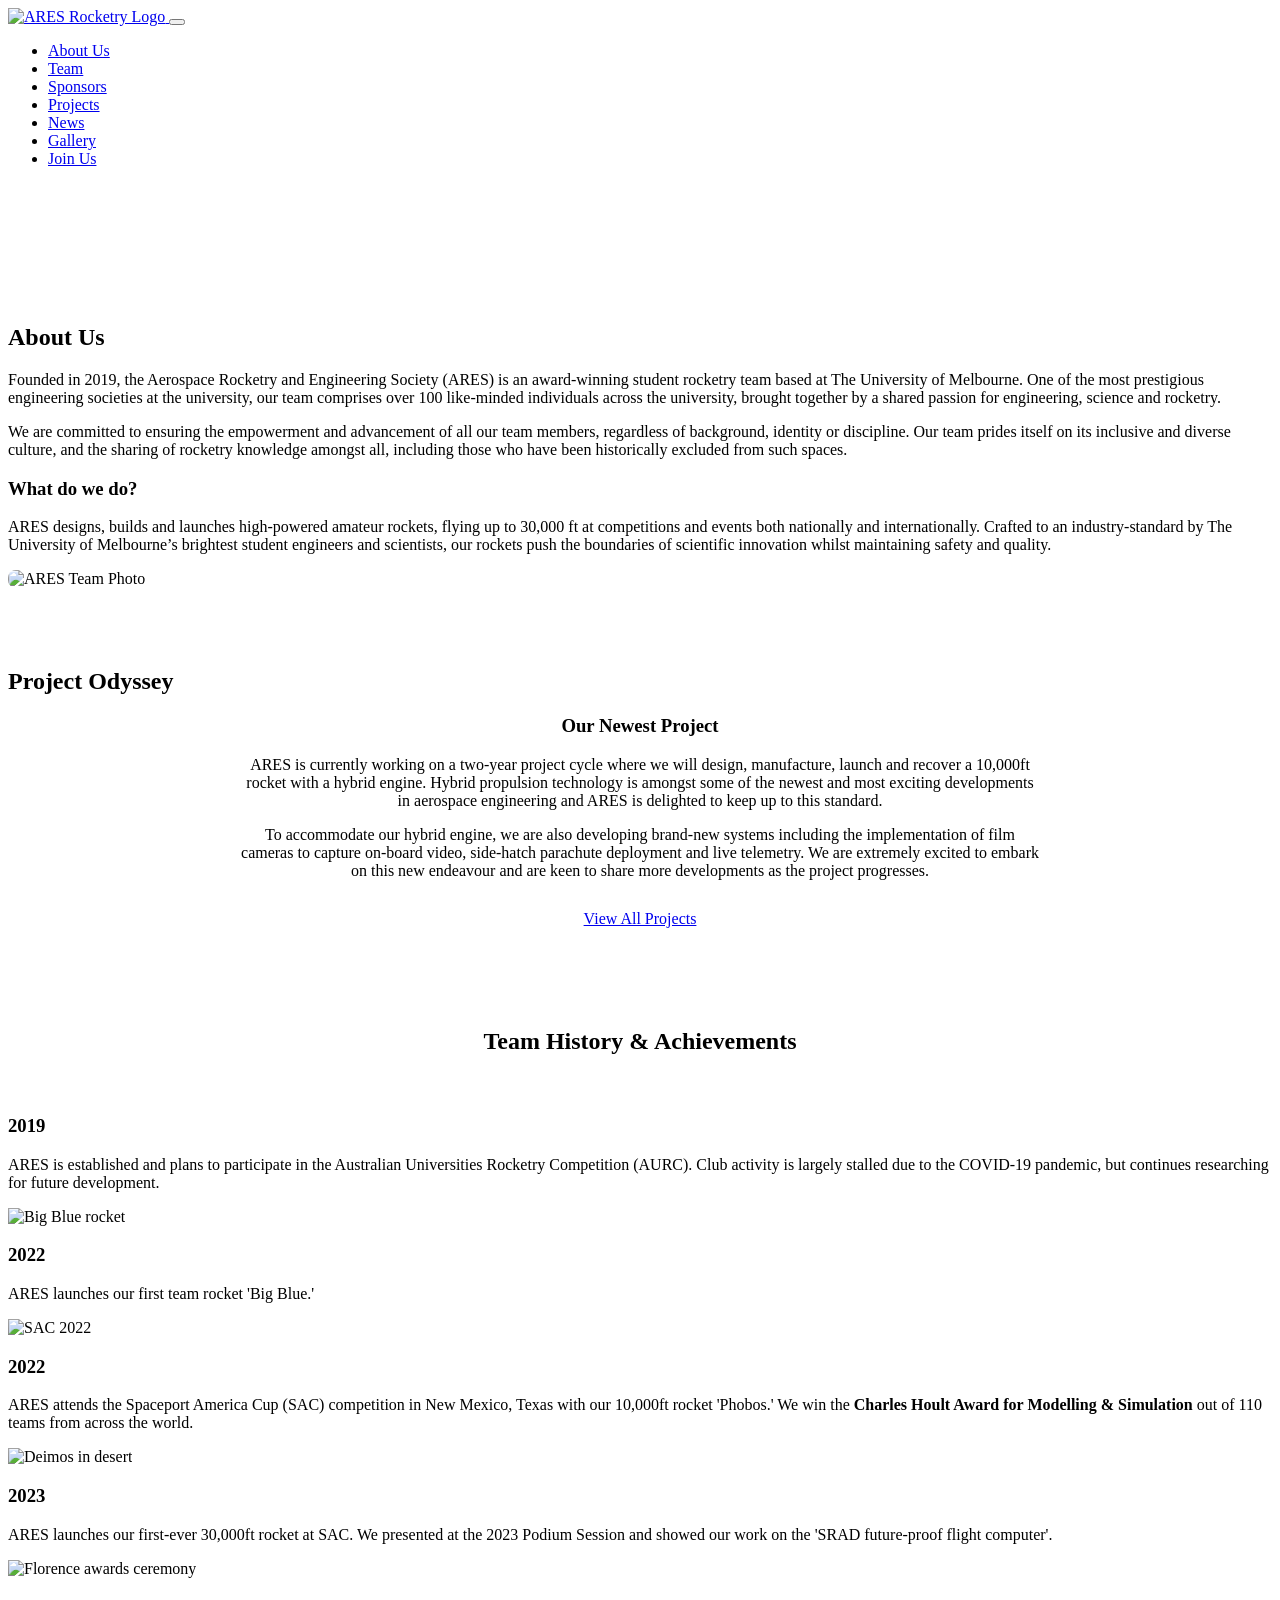
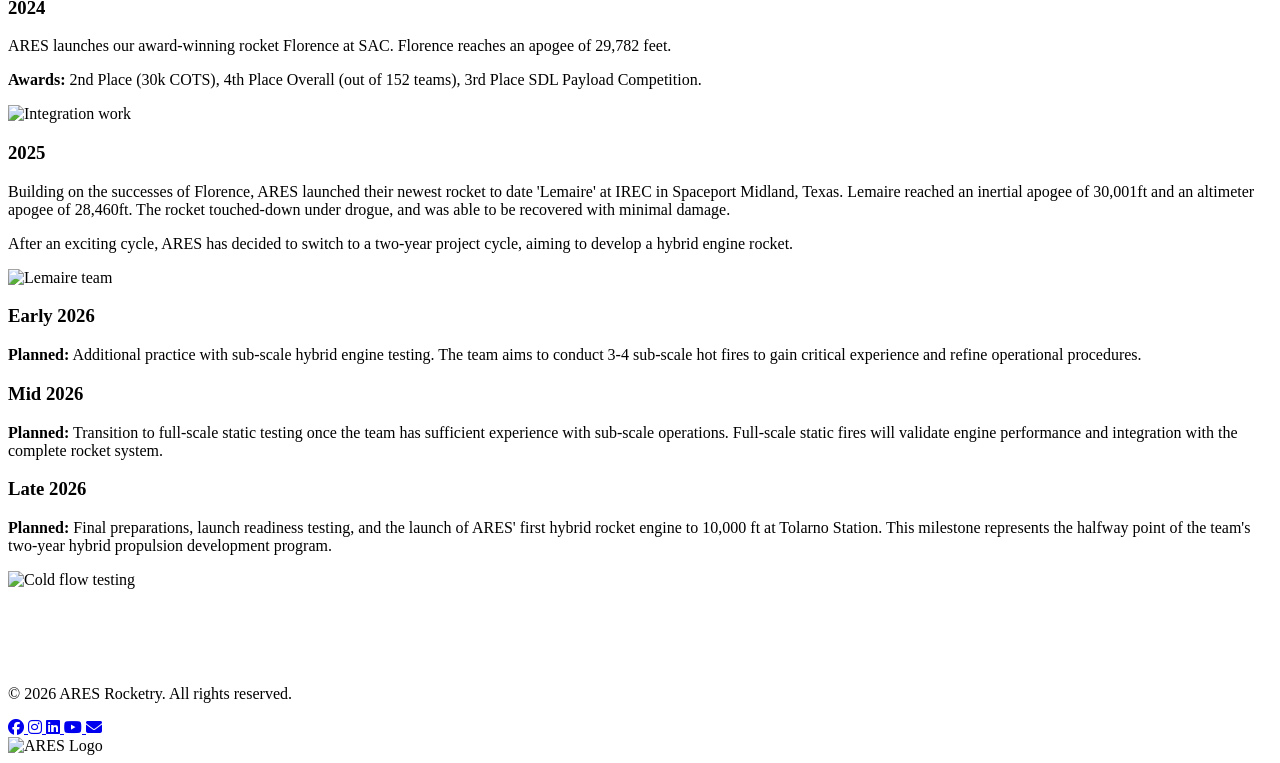
==== about/index.html @ 0b956508 "restructuring to remove .html from urls" ====
<!DOCTYPE html>
<html lang="en">

<head>
    <meta charset="UTF-8">
    <meta name="viewport" content="width=device-width, initial-scale=1.0">
    <title>About Us | ARES Rocketry</title>
    <meta name="description" content="Learn more about ARES Rocketry, our mission, and our achievements.">
    <!-- Google Fonts -->
    <link rel="preconnect" href="https://fonts.googleapis.com">
    <link rel="preconnect" href="https://fonts.gstatic.com" crossorigin>
    <link
        href="https://fonts.googleapis.com/css2?family=Fraunces:opsz,wght@9..144,300;400;600;700&family=Source+Sans+Pro:wght@300;400;600;700&display=swap"
        rel="stylesheet">
    <link rel="stylesheet" href="../styles.css">
    <link rel="stylesheet" href="https://cdnjs.cloudflare.com/ajax/libs/font-awesome/6.5.1/css/all.min.css"
        crossorigin="anonymous" referrerpolicy="no-referrer">
    <link rel="icon" href="../assets/ares-logo.png" type="image/png">
</head>

<body>

    <!-- Navigation -->
    <header class="header">
        <div class="header__container">
            <a href="../index.html" class="logo">
                <img src="../assets/ares-logo.png" alt="ARES Rocketry Logo" class="logo__img">
            </a>

            <button class="nav-toggle" aria-label="Toggle navigation"><span class="hamburger"></span></button>
            <nav class="nav">
                <ul class="nav__list">
                    <li class="nav__item"><a href="../about/" class="nav__link active">About Us</a></li>
                    <li class="nav__item"><a href="../team/" class="nav__link">Team</a></li>
                    <li class="nav__item"><a href="../sponsors/" class="nav__link">Sponsors</a></li>
                    <li class="nav__item"><a href="../projects/" class="nav__link">Projects</a></li>
                    <li class="nav__item"><a href="../news/" class="nav__link">News</a></li>
                    <li class="nav__item"><a href="../gallery/" class="nav__link">Gallery</a></li>
                    <li class="nav__item"><a href="../join/" class="nav__link btn btn--primary">Join Us</a></li>
                </ul>
            </nav>
        </div>
    </header>

    <main>
        <section class="section about" style="padding-top: 120px;">
            <div class="container">
                <div class="about__grid">
                    <div class="about__content">
                        <h2 class="section__title">About Us</h2>
                        <p>
                            Founded in 2019, the Aerospace Rocketry and Engineering Society (ARES) is an award-winning
                            student rocketry team based at The University of Melbourne. One of the most prestigious
                            engineering societies at the university, our team comprises over 100 like-minded individuals
                            across the university, brought together by a shared passion for engineering, science and
                            rocketry.
                        </p>
                        <p>
                            We are committed to ensuring the empowerment and advancement of all our team members,
                            regardless of background, identity or discipline. Our team prides itself on its inclusive
                            and diverse culture, and the sharing of rocketry knowledge amongst all, including those who
                            have been historically excluded from such spaces.
                        </p>

                        <h3>What do we do?</h3>
                        <p>
                            ARES designs, builds and launches high-powered amateur rockets, flying up to 30,000 ft at
                            competitions and events both nationally and internationally. Crafted to an industry-standard
                            by The University of Melbourne’s brightest student engineers and scientists, our rockets
                            push the boundaries of scientific innovation whilst maintaining safety and quality.
                        </p>
                    </div>
                    <div class="about__visual">
                        <img src="../assets/thumbnails/Teams Photos/LemaireTeam_large.JPG" alt="ARES Team Photo"
                            style="width: 100%; height: auto; border-radius: 8px;">
                    </div>
                </div>

                <div style="margin-top: 80px;">
                    <h2 class="section__title">Project Odyssey</h2>
                    <div class="card glass-card" style="text-align: center; max-width: 800px; margin: 0 auto;">
                        <h3>Our Newest Project</h3>
                        <p>
                            ARES is currently working on a two-year project cycle where we will design, manufacture,
                            launch and recover a 10,000ft rocket with a hybrid engine. Hybrid propulsion technology is
                            amongst some of the newest and most exciting developments in aerospace engineering and ARES
                            is delighted to keep up to this standard.
                        </p>
                        <p>
                            To accommodate our hybrid engine, we are also developing brand-new systems including the
                            implementation of film cameras to capture on-board video, side-hatch parachute deployment
                            and live telemetry. We are extremely excited to embark on this new endeavour and are keen to
                            share more developments as the project progresses.
                        </p>
                        <div style="margin-top: 30px;">
                            <a href="../projects/" class="btn btn--primary">View All Projects</a>
                        </div>
                    </div>
                </div>
            </div>
        </section>

        <!-- Team History Timeline Section (Migrated) -->
        <section class="section" style="background: var(--color-white); padding: 80px 0;">
            <div class="container">
                <h2 class="section__title" style="text-align: center; margin-bottom: 60px;">Team History & Achievements
                </h2>

                <div class="history-timeline-container">
                    <div class="history-timeline-entry left animate-on-scroll">
                        <div class="history-content">
                            <h3>2019</h3>
                            <p>ARES is established and plans to participate in the Australian Universities Rocketry
                                Competition (AURC). Club activity is largely stalled due to the COVID-19 pandemic, but
                                continues researching for future development.</p>
                        </div>
                    </div>
                    <div class="timeline-image right animate-on-scroll">
                        <img src="../assets/thumbnails/bigBlueLaunch.jpg" alt="Big Blue rocket">
                    </div>
                    <div class="history-timeline-entry right animate-on-scroll">
                        <div class="history-content">
                            <h3>2022</h3>
                            <p>ARES launches our first team rocket 'Big Blue.'</p>
                        </div>
                    </div>
                    <div class="timeline-image left animate-on-scroll">
                        <img src="../assets/thumbnails/SAC22.JPG" alt="SAC 2022">
                    </div>
                    <div class="history-timeline-entry left animate-on-scroll">
                        <div class="history-content">
                            <h3>2022</h3>
                            <p>ARES attends the Spaceport America Cup (SAC) competition in New Mexico, Texas with our
                                10,000ft rocket 'Phobos.' We win the <strong>Charles Hoult Award for Modelling &
                                    Simulation</strong> out of 110 teams from across the world.</p>
                        </div>
                    </div>
                    <div class="timeline-image right animate-on-scroll">
                        <img src="../assets/thumbnails/Deimos/Deimos_dessert.jpeg" alt="Deimos in desert">
                    </div>
                    <div class="history-timeline-entry right animate-on-scroll">
                        <div class="history-content">
                            <h3>2023</h3>
                            <p>ARES launches our first-ever 30,000ft rocket at SAC. We presented at the 2023 Podium
                                Session and showed our work on the 'SRAD future-proof flight computer'.</p>
                        </div>
                    </div>
                    <div class="timeline-image left animate-on-scroll">
                        <img src="../assets/thumbnails/florence_awards.jpeg" alt="Florence awards ceremony">
                    </div>
                    <div class="history-timeline-entry left animate-on-scroll">
                        <div class="history-content">
                            <h3>2024</h3>
                            <p>ARES launches our award-winning rocket Florence at SAC. Florence reaches an apogee of
                                29,782 feet.</p>
                            <p><strong>Awards:</strong> 2nd Place (30k COTS), 4th Place Overall (out of 152 teams), 3rd
                                Place SDL Payload Competition.</p>
                        </div>
                    </div>
                    <div class="timeline-image right animate-on-scroll">
                        <img src="../assets/thumbnails/lemaire_launch_team.JPG" alt="Integration work">
                    </div>
                    <div class="history-timeline-entry right animate-on-scroll">
                        <div class="history-content">
                            <h3>2025</h3>
                            <p>Building on the successes of Florence, ARES launched their newest rocket to date
                                'Lemaire' at IREC in Spaceport Midland, Texas. Lemaire reached an inertial apogee of
                                30,001ft and an altimeter apogee of 28,460ft. The rocket touched-down under drogue, and
                                was able to be recovered with minimal damage.</p>
                            <p>After an exciting cycle, ARES has decided to switch to a two-year project cycle, aiming
                                to develop a hybrid engine rocket.</p>
                        </div>
                    </div>
                    <div class="timeline-image left animate-on-scroll">
                        <img src="../assets/thumbnails/launch.jpeg" alt="Lemaire team">
                    </div>

                    <!-- Future Events -->
                    <div class="history-timeline-entry left future animate-on-scroll">
                        <div class="history-content">
                            <h3>Early 2026</h3>
                            <p><strong>Planned:</strong> Additional practice with sub-scale hybrid engine testing. The
                                team aims to conduct 3-4 sub-scale hot fires to gain critical experience and refine
                                operational procedures.</p>
                        </div>
                    </div>
                    <div class="history-timeline-entry right future animate-on-scroll">
                        <div class="history-content">
                            <h3>Mid 2026</h3>
                            <p><strong>Planned:</strong> Transition to full-scale static testing once the team has
                                sufficient experience with sub-scale operations. Full-scale static fires will validate
                                engine performance and integration with the complete rocket system.</p>
                        </div>
                    </div>
                    <div class="history-timeline-entry left future animate-on-scroll">
                        <div class="history-content">
                            <h3>Late 2026</h3>
                            <p><strong>Planned:</strong> Final preparations, launch readiness testing, and the launch of
                                ARES' first hybrid rocket engine to 10,000 ft at
                                Tolarno Station. This milestone represents the halfway point of the team's two-year
                                hybrid
                                propulsion development program.</p>
                        </div>
                    </div>
                    <div class="timeline-image right animate-on-scroll">
                        <img src="../assets/thumbnails/Payload/payload_2.jpg" alt="Cold flow testing">
                    </div>
                </div>
            </div>
        </section>
    </main>

    <footer class="footer">
        <div class="container footer__container">
            <div class="footer__copyright">
                <p>
                    &copy;
                    <script>document.write(new Date().getFullYear())</script>
                    ARES Rocketry. All rights reserved.
                </p>
            </div>

            <div class="footer__socials">
                <a href="https://www.facebook.com/unimelbARES/" target="_blank" rel="noopener" aria-label="Facebook">
                    <i class="fab fa-facebook"></i>
                </a>
                <a href="https://www.instagram.com/aresunimelb/?hl=en" target="_blank" rel="noopener"
                    aria-label="Instagram">
                    <i class="fab fa-instagram"></i>
                </a>
                <a href="https://au.linkedin.com/company/aresunimelb" target="_blank" rel="noopener"
                    aria-label="LinkedIn">
                    <i class="fab fa-linkedin"></i>
                </a>
                <a href="https://www.youtube.com/channel/UCSasWA_I84a9hVrnzslJ3YQ" target="_blank" rel="noopener"
                    aria-label="YouTube">
                    <i class="fab fa-youtube"></i>
                </a>
                <a href="mailto:ares-rocketry@unimelb.edu.au" aria-label="Email">
                    <i class="fas fa-envelope"></i>
                </a>
            </div>

            <div class="footer__logo">
                <img src="../assets/ares-logo.png" alt="ARES Logo">
            </div>
        </div>
    </footer>
    <script src="../script.js"></script>
</body>

</html>
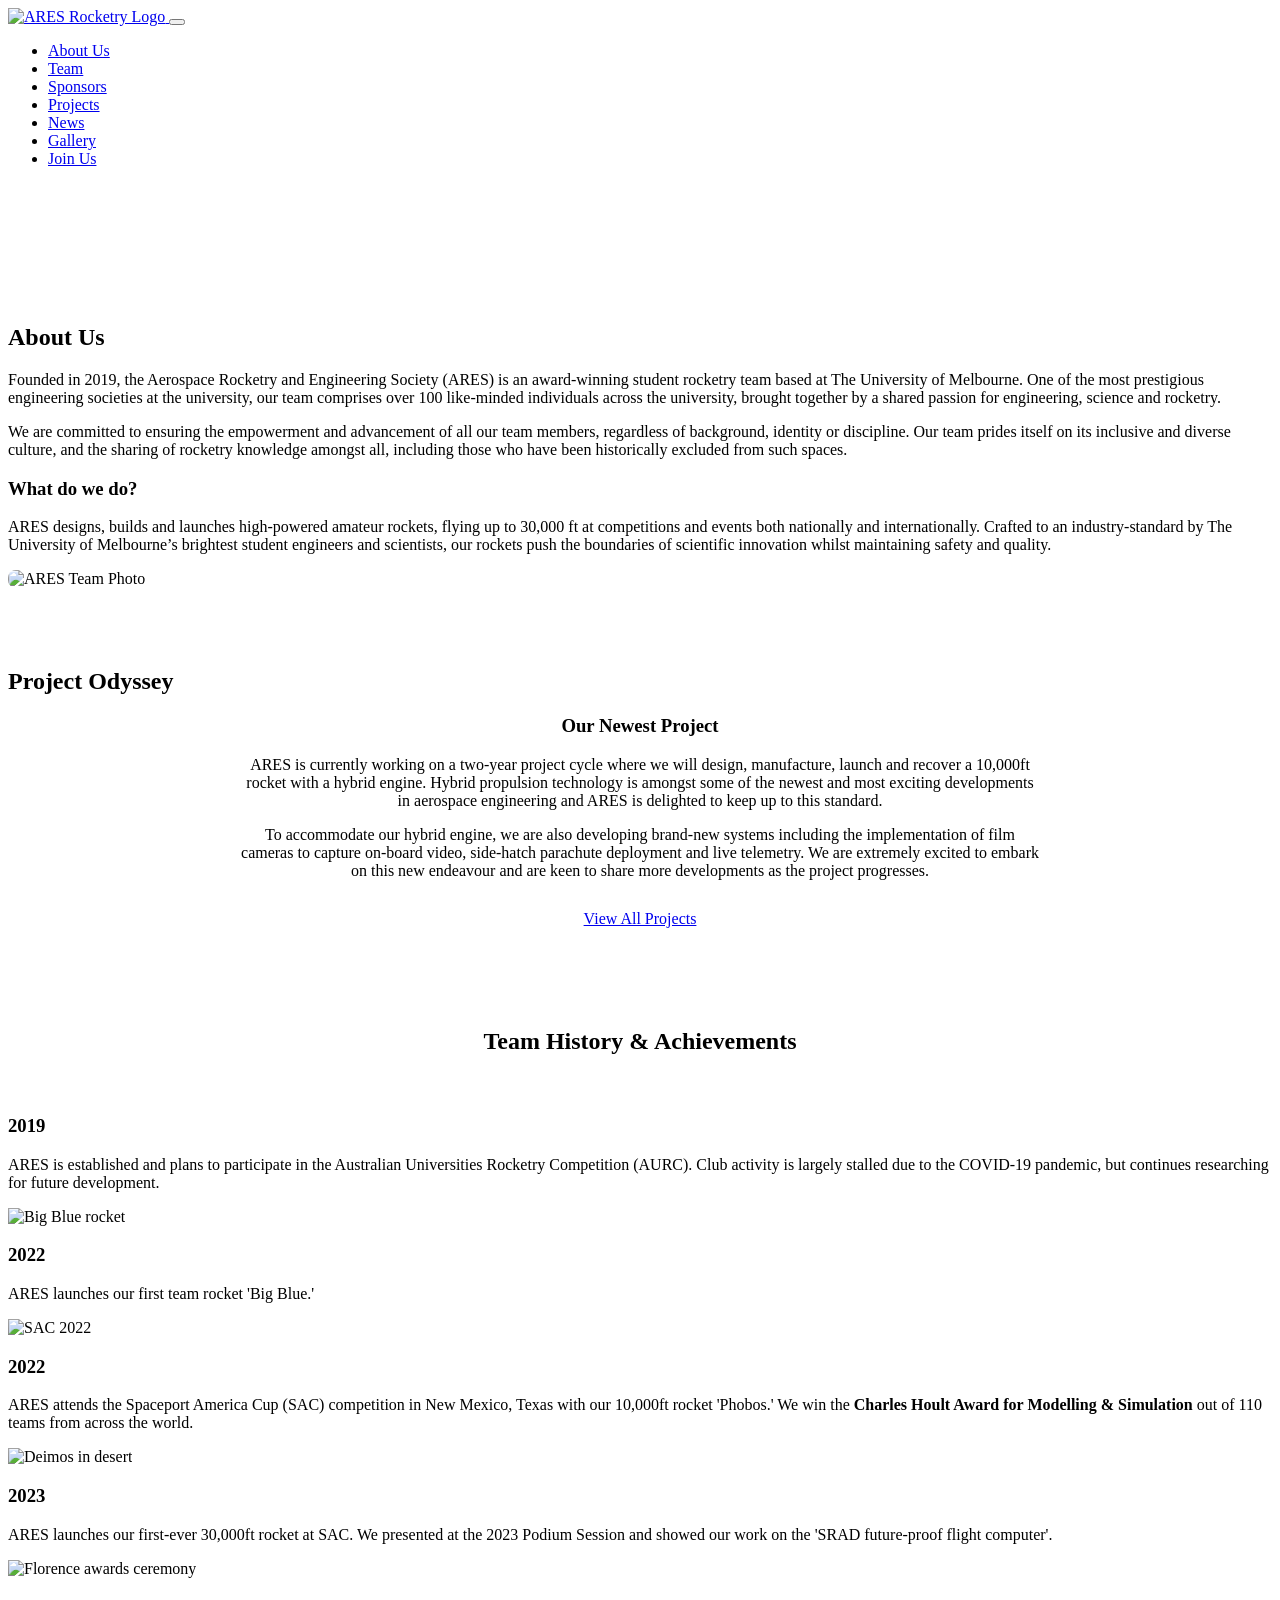
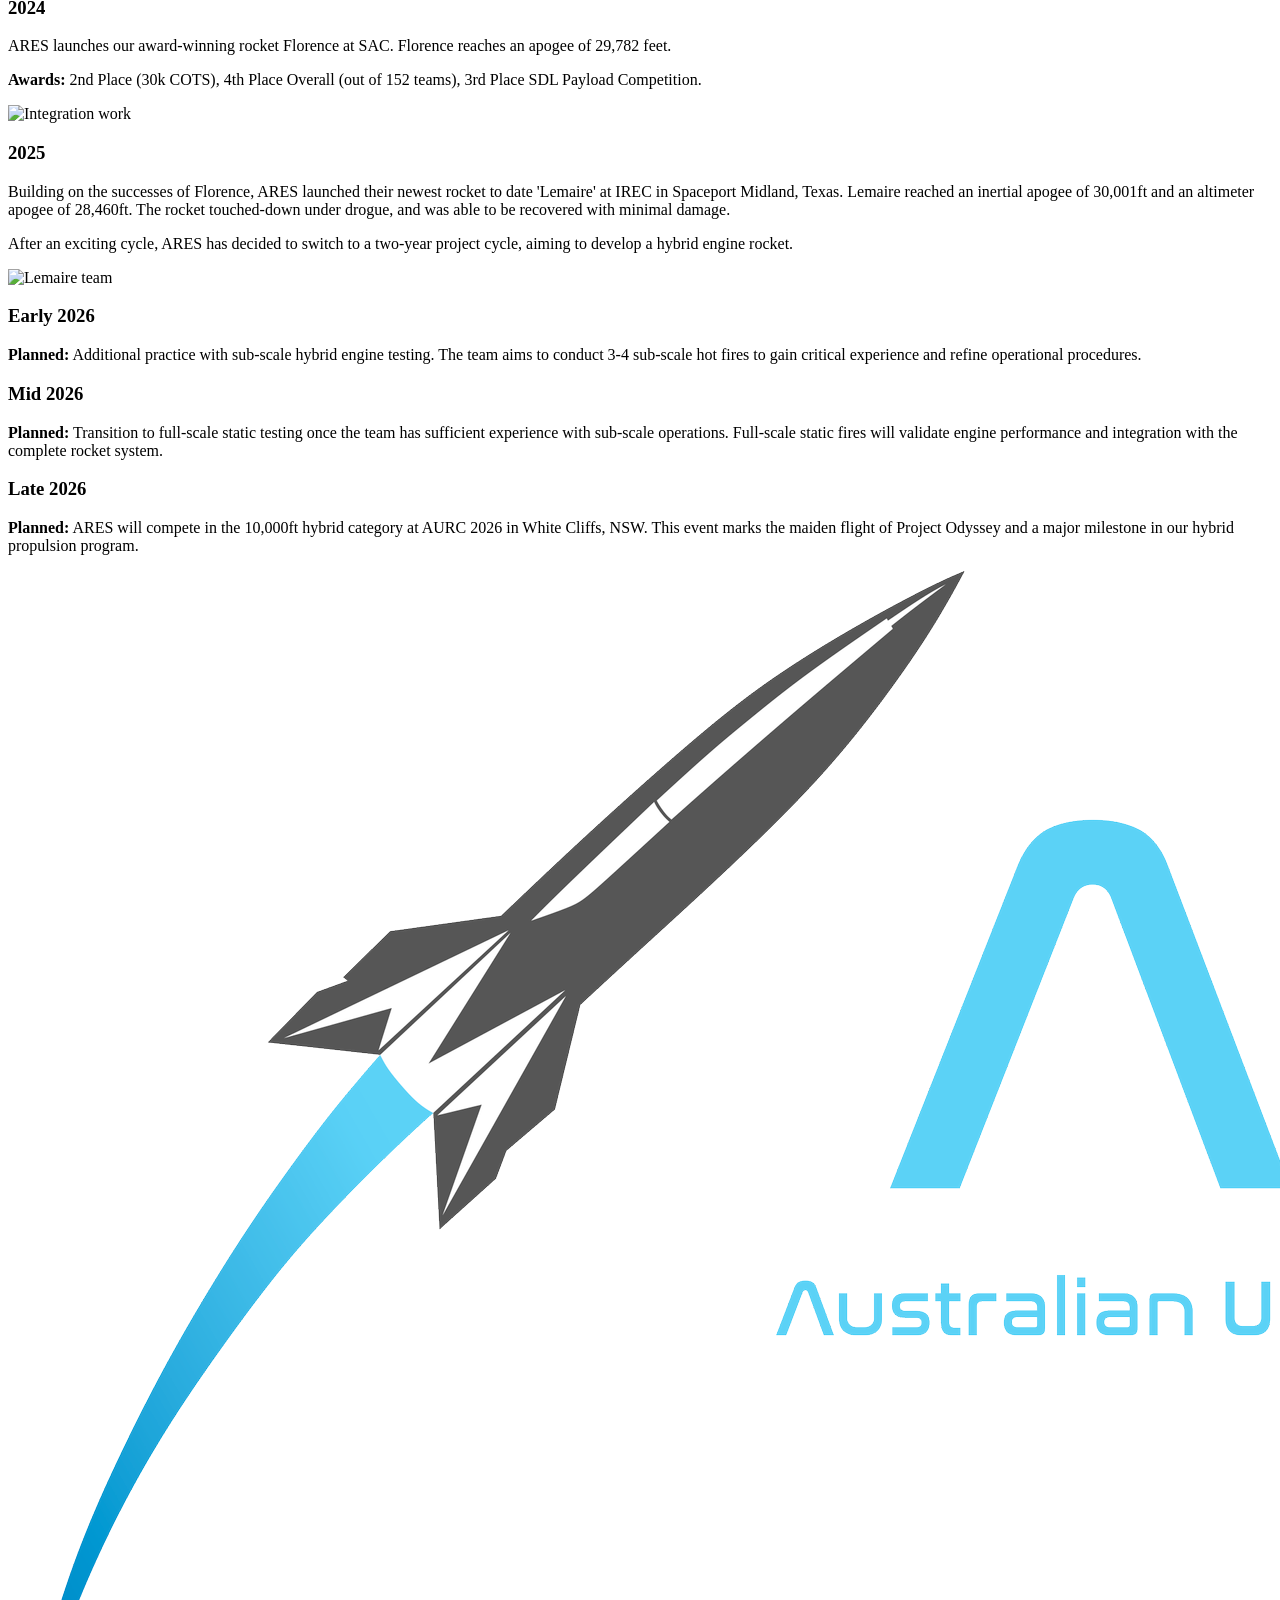
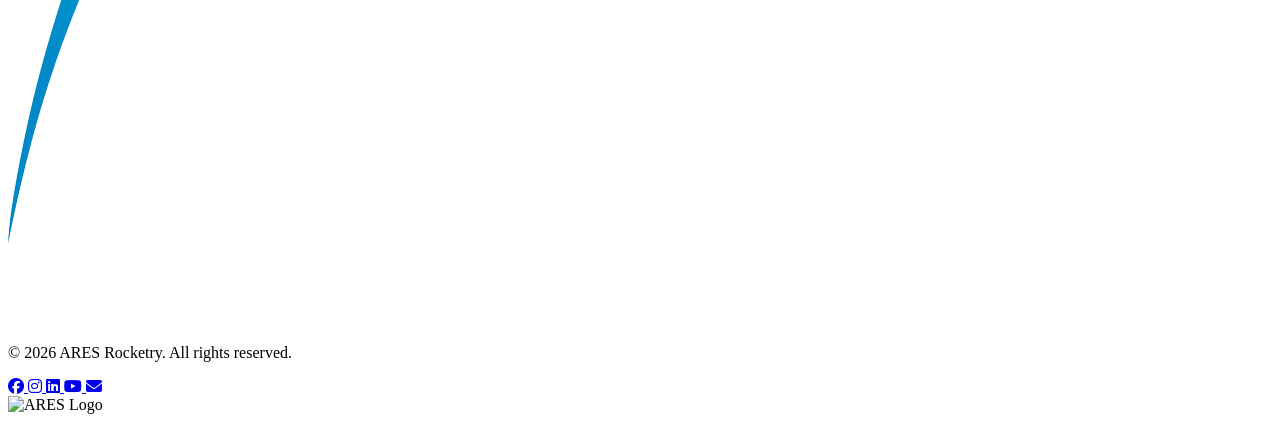
==== commit b8299f83: "updated news page" ====
--- a/about/index.html
+++ b/about/index.html
@@ -23,7 +23,7 @@
     <!-- Navigation -->
     <header class="header">
         <div class="header__container">
-            <a href="../index.html" class="logo">
+            <a href="/" class="logo">
                 <img src="../assets/ares-logo.png" alt="ARES Rocketry Logo" class="logo__img">
             </a>
 
@@ -195,15 +195,13 @@
                     <div class="history-timeline-entry left future animate-on-scroll">
                         <div class="history-content">
                             <h3>Late 2026</h3>
-                            <p><strong>Planned:</strong> Final preparations, launch readiness testing, and the launch of
-                                ARES' first hybrid rocket engine to 10,000 ft at
-                                Tolarno Station. This milestone represents the halfway point of the team's two-year
-                                hybrid
-                                propulsion development program.</p>
-                        </div>
-                    </div>
-                    <div class="timeline-image right animate-on-scroll">
-                        <img src="../assets/thumbnails/Payload/payload_2.jpg" alt="Cold flow testing">
+                            <p><strong>Planned:</strong> ARES will compete in the 10,000ft hybrid category at AURC 2026
+                                in White Cliffs, NSW. This event marks the maiden flight of Project Odyssey and a major
+                                milestone in our hybrid propulsion program.</p>
+                        </div>
+                    </div>
+                    <div class="timeline-image right animate-on-scroll">
+                        <img src="../assets/logos/AURClogo.png" alt="AURC Logo">
                     </div>
                 </div>
             </div>
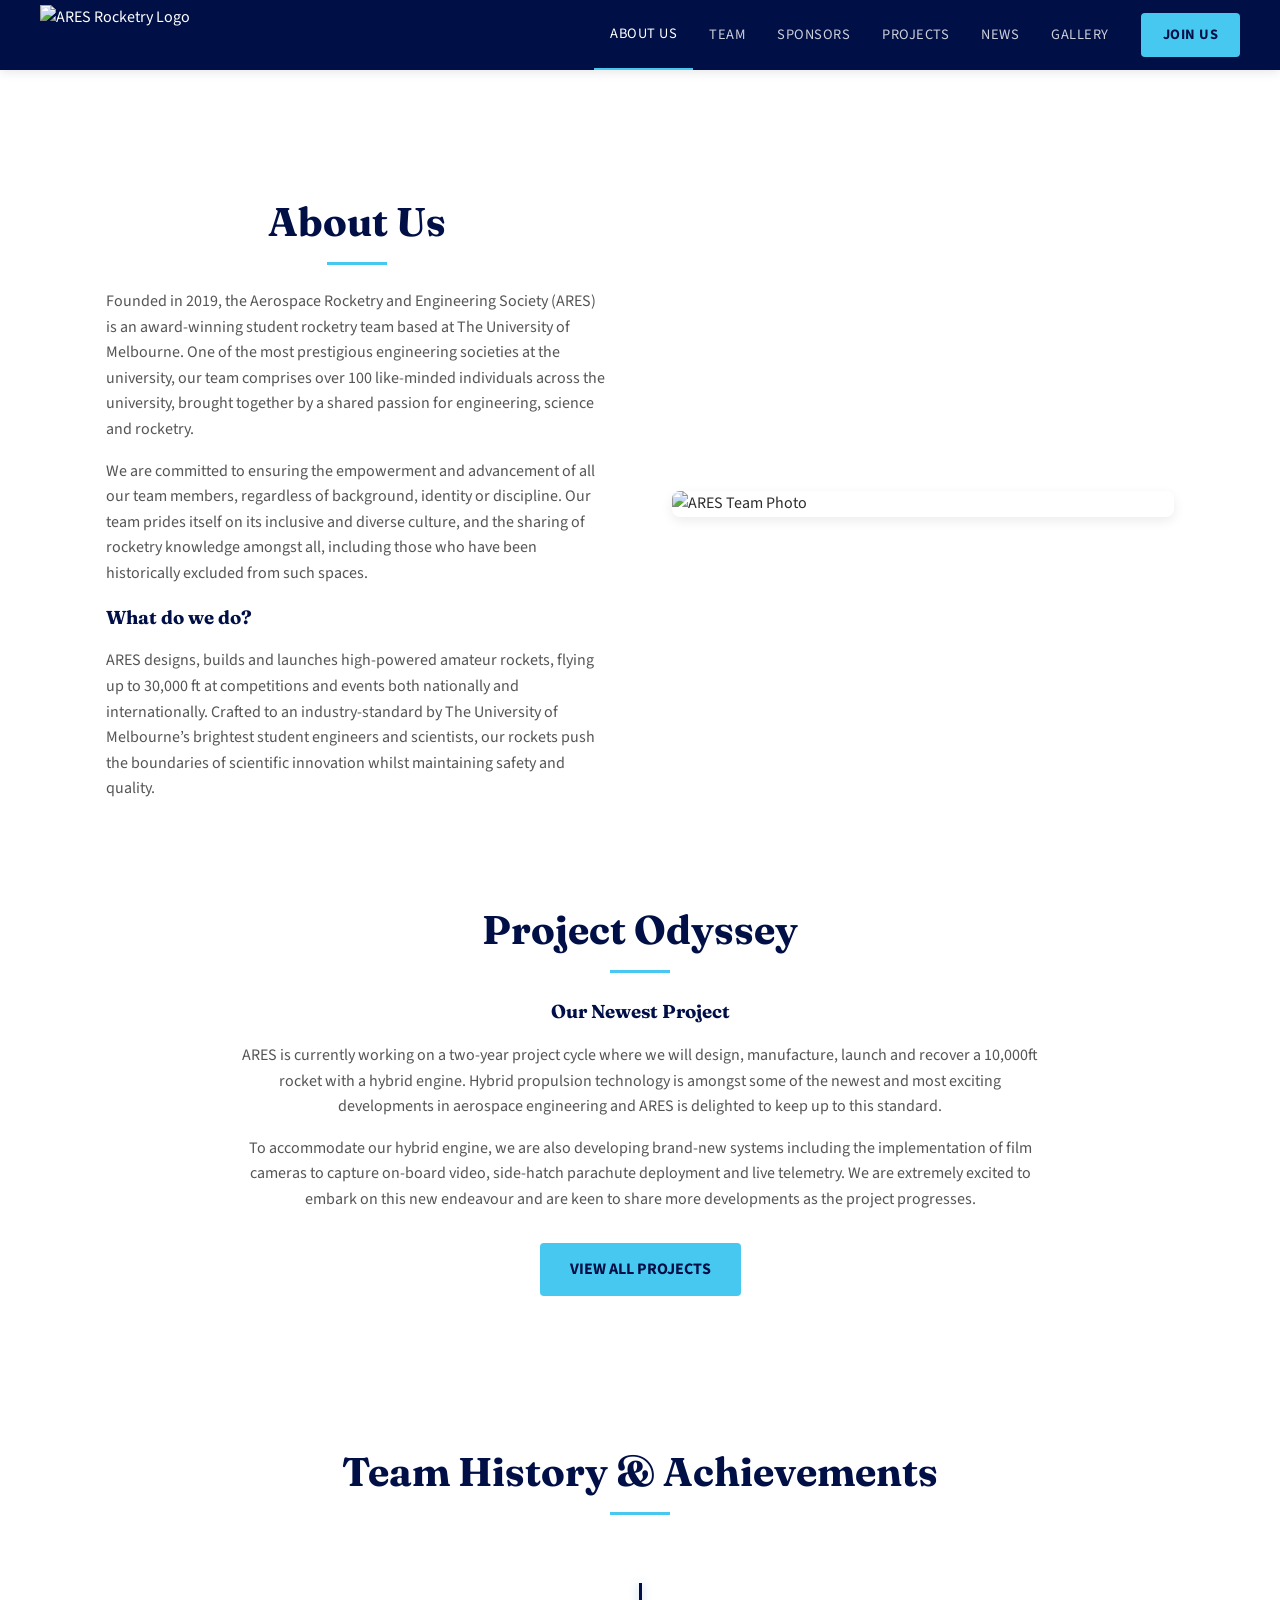
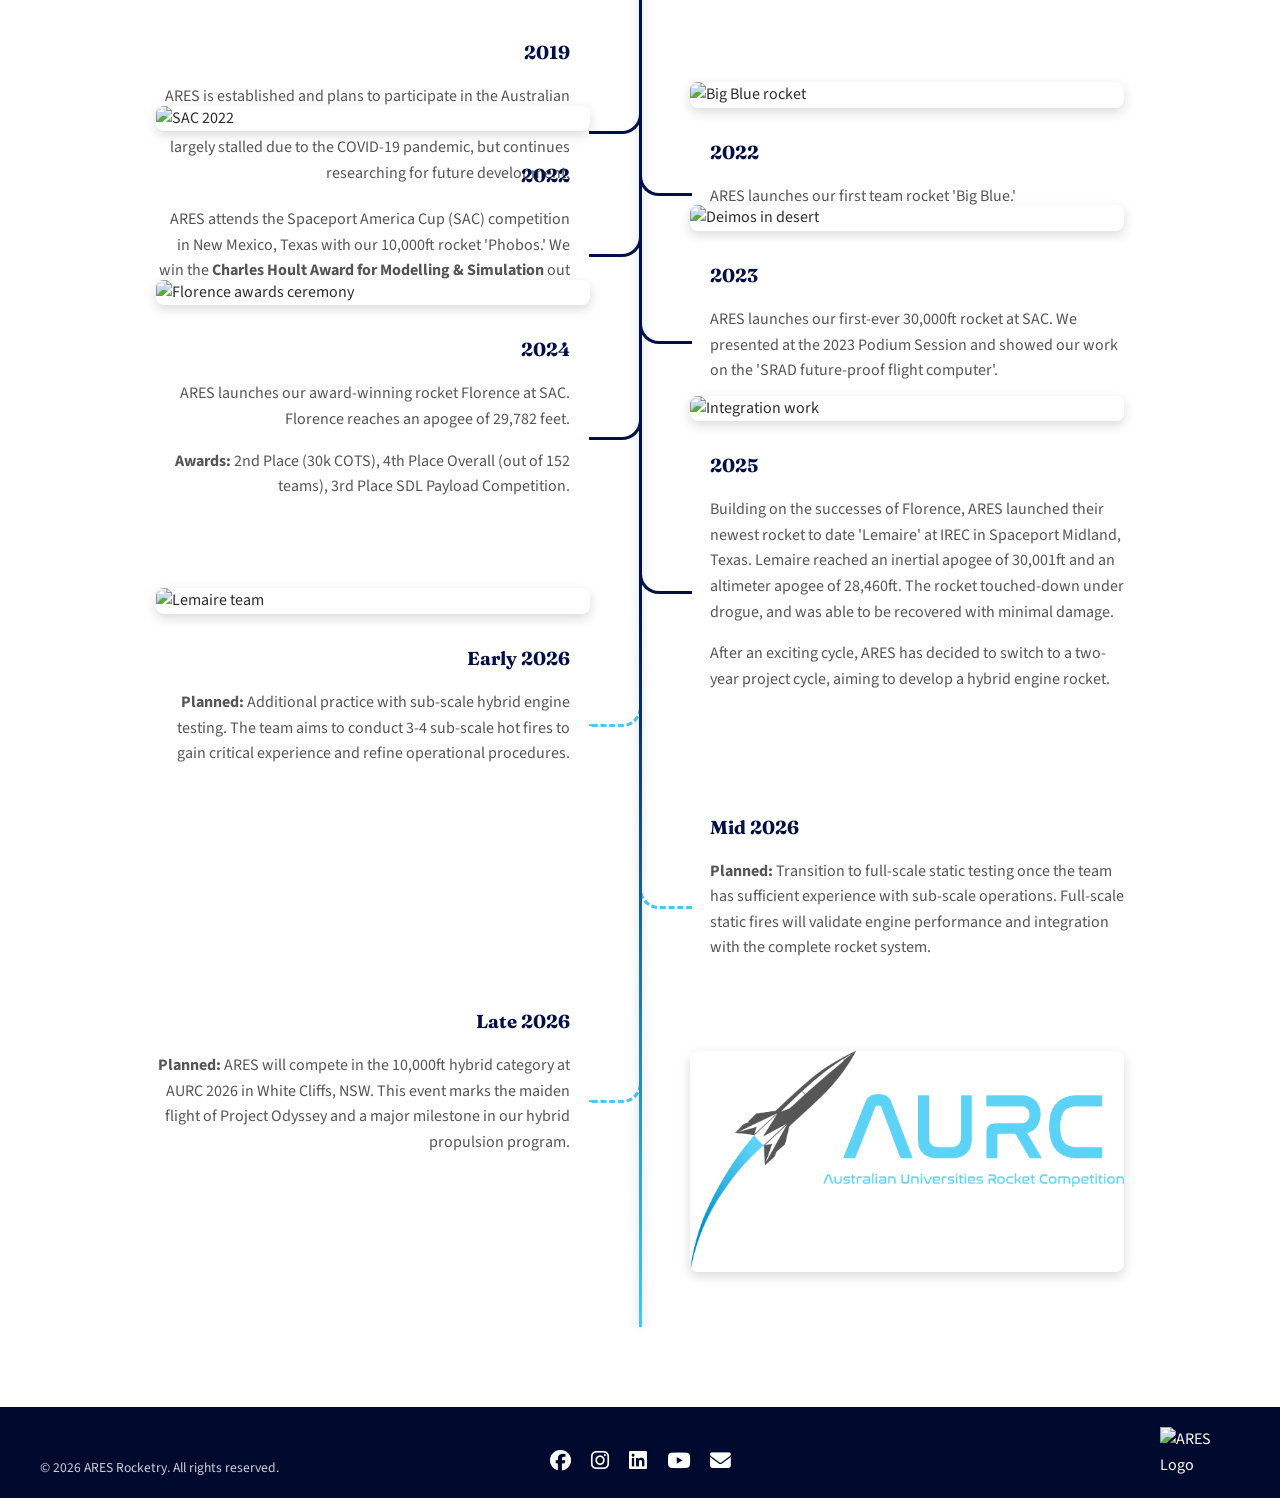
==== commit e1964a57: "added favicons" ====
--- a/about/index.html
+++ b/about/index.html
@@ -15,7 +15,7 @@
     <link rel="stylesheet" href="../styles.css">
     <link rel="stylesheet" href="https://cdnjs.cloudflare.com/ajax/libs/font-awesome/6.5.1/css/all.min.css"
         crossorigin="anonymous" referrerpolicy="no-referrer">
-    <link rel="icon" href="../assets/ares-logo.png" type="image/png">
+    <link rel="icon" href="../assets/logos/ARES LOGO-WHITE-BLUE.png" type="image/png">
 </head>
 
 <body>
--- a/styles.css
+++ b/styles.css
@@ -0,0 +1,1295 @@
+:root {
+    /* Colors - University of Melbourne ARES Theme */
+    --color-primary: #000f46;
+    /* Deep Navy */
+    --color-secondary: #46c8f0;
+    /* Light Cyan/Blue */
+    --color-white: #ffffff;
+    --color-bg-light: #f5f7fa;
+    --color-text-main: #2d2d2d;
+    --color-text-muted: #555555;
+
+    /* Typography */
+    --font-heading: 'Fraunces', serif;
+    --font-body: 'Source Sans Pro', sans-serif;
+
+    /* Spacing */
+    --spacing-sm: 8px;
+    --spacing-md: 16px;
+    --spacing-lg: 32px;
+    --spacing-xl: 64px;
+
+    /* Border Radius */
+    --radius-sm: 4px;
+    --radius-md: 8px;
+
+    /* Shadows */
+    --shadow-card: 0 4px 12px rgba(0, 0, 0, 0.08);
+    --shadow-hover: 0 8px 24px rgba(0, 0, 0, 0.12);
+}
+
+/* Reset & Global */
+* {
+    box-sizing: border-box;
+    margin: 0;
+    padding: 0;
+}
+
+html {
+    scroll-behavior: smooth;
+    height: 100%;
+}
+
+body {
+    font-family: var(--font-body);
+    background-color: var(--color-white);
+    color: var(--color-text-main);
+    line-height: 1.6;
+    overflow-x: hidden;
+    min-height: 100%;
+    display: flex;
+    flex-direction: column;
+}
+
+main {
+    flex: 1;
+}
+
+img {
+    max-width: 100%;
+    display: block;
+}
+
+a {
+    text-decoration: none;
+    color: inherit;
+    transition: color 0.2s ease;
+}
+
+ul {
+    list-style: none;
+}
+
+/* Typography */
+h1,
+h2,
+h3,
+h4,
+h5,
+h6 {
+    font-family: var(--font-heading);
+    font-weight: 700;
+    color: var(--color-primary);
+    margin-bottom: var(--spacing-md);
+}
+
+h1 {
+    font-size: 3.5rem;
+    line-height: 1.1;
+}
+
+h2 {
+    font-size: 2.5rem;
+    text-align: center;
+    position: relative;
+    padding-bottom: var(--spacing-sm);
+}
+
+h2::after {
+    content: '';
+    display: block;
+    width: 60px;
+    height: 3px;
+    background: var(--color-secondary);
+    margin: var(--spacing-sm) auto 0;
+}
+
+p {
+    margin-bottom: var(--spacing-md);
+    color: var(--color-text-muted);
+}
+
+/* Layout Utilities */
+.container {
+    width: 90%;
+    max-width: 1100px;
+    margin: 0 auto;
+    padding: 0 var(--spacing-md);
+}
+
+.section {
+    padding: var(--spacing-xl) 0;
+}
+
+.section:nth-child(even) {
+    background-color: var(--color-bg-light);
+}
+
+/* Header */
+.header {
+    position: sticky;
+    top: 0;
+    left: 0;
+    width: 100%;
+    z-index: 1000;
+    background: var(--color-primary);
+    color: var(--color-white);
+    box-shadow: 0 2px 10px rgba(0, 0, 0, 0.1);
+}
+
+.header__container {
+    display: flex;
+    justify-content: space-between;
+    align-items: center;
+    height: 70px;
+    padding: 0 40px;
+    max-width: none;
+    width: 100%;
+}
+
+/* Logo Dropdown */
+.logo {
+    display: block;
+    cursor: pointer;
+    flex-shrink: 0;
+}
+
+.logo__img {
+    height: 60px;
+    width: auto;
+    display: block;
+    border-radius: 0;
+    /* hard reset */
+    background: none;
+    /* remove badge background */
+    padding: 0;
+    /* remove badge padding */
+}
+
+
+/* Header brand group - not used in new design */
+.header__brand-group {
+    display: none;
+}
+
+.extra-menu-container,
+.extra-menu-btn,
+.extra-dropdown-menu {
+    display: none;
+}
+
+/* Navigation list */
+.nav__list {
+    display: flex;
+    height: 70px;
+}
+
+.nav__item {
+    height: 100%;
+    display: flex;
+    align-items: center;
+}
+
+.nav__link {
+    padding: 0 var(--spacing-md);
+    height: 100%;
+    display: flex;
+    align-items: center;
+    font-weight: 400;
+    font-size: 0.9rem;
+    text-transform: uppercase;
+    letter-spacing: 0.5px;
+    color: rgba(255, 255, 255, 0.8);
+    transition: background 0.3s ease, color 0.3s ease;
+}
+
+.nav__link:hover {
+    background: rgba(255, 255, 255, 0.1);
+    color: var(--color-white);
+}
+
+/* Active page highlight */
+.nav__link.active {
+    color: var(--color-white);
+    border-bottom: 2px solid var(--color-secondary);
+}
+
+/* Special styling for Join Us button in nav */
+.nav__link.btn {
+    background: var(--color-secondary);
+    color: var(--color-primary);
+    height: auto;
+    padding: 8px 20px;
+    border-radius: var(--radius-sm);
+    margin-left: var(--spacing-md);
+}
+
+.nav__link.btn:hover {
+    background: #fff;
+}
+
+/* Mobile Nav Toggle */
+.nav-toggle {
+    display: none;
+    background: none;
+    border: none;
+    cursor: pointer;
+    padding: var(--spacing-sm);
+}
+
+.hamburger {
+    display: block;
+    width: 24px;
+    height: 2px;
+    background: var(--color-white);
+    position: relative;
+    transition: background 0.3s;
+}
+
+.hamburger::before,
+.hamburger::after {
+    content: '';
+    position: absolute;
+    width: 100%;
+    height: 2px;
+    background: var(--color-white);
+    left: 0;
+    transition: top 0.3s, transform 0.3s;
+}
+
+.hamburger::before {
+    top: -6px;
+}
+
+.hamburger::after {
+    top: 6px;
+}
+
+/* Buttons */
+.btn {
+    display: inline-block;
+    padding: 12px 28px;
+    border-radius: var(--radius-sm);
+    font-family: var(--font-body);
+    font-weight: 700;
+    text-transform: uppercase;
+    cursor: pointer;
+    transition: all 0.3s ease;
+    border: 2px solid transparent;
+    text-align: center;
+}
+
+.btn--primary {
+    background: var(--color-secondary);
+    color: var(--color-primary);
+}
+
+.btn--primary:hover {
+    background: #3bb0d6;
+    color: var(--color-white);
+}
+
+.btn--large {
+    padding: 14px 34px;
+    font-size: 1.1rem;
+}
+
+.btn--outline {
+    background: transparent;
+    border-color: var(--color-white);
+    color: var(--color-white);
+}
+
+.btn--outline:hover {
+    background: var(--color-white);
+    color: var(--color-primary);
+}
+
+/* Hero Section */
+.hero {
+    height: 100vh;
+    min-height: 100vh;
+    display: flex;
+    align-items: center;
+    position: relative;
+    background: linear-gradient(rgba(0, 15, 70, 0.8), rgba(0, 15, 70, 0.6)), url('assets/ARES Photos/clean_florence.png');
+    background-size: cover;
+    background-position: center;
+    background-attachment: fixed;
+    color: var(--color-white);
+    margin-top: -70px;
+    padding-top: 70px;
+}
+
+.hero__container {
+    display: flex;
+    align-items: center;
+    justify-content: space-between;
+    gap: var(--spacing-xl);
+    width: 100%;
+}
+
+.hero__content {
+    max-width: 600px;
+    margin-top: 70px;
+    flex: 1;
+}
+
+.hero__logo {
+    flex-shrink: 0;
+    display: flex;
+    align-items: center;
+    justify-content: center;
+}
+
+.hero__logo-img {
+    width: 500px;
+    height: auto;
+    filter: drop-shadow(0 10px 30px rgba(0, 0, 0, 0.5));
+}
+
+.hero__title {
+    color: var(--color-white);
+    margin-bottom: var(--spacing-md);
+    text-shadow: 0 2px 4px rgba(0, 0, 0, 0.3);
+}
+
+.hero__subtitle {
+    font-size: 1.4rem;
+    color: rgba(255, 255, 255, 0.9);
+    margin-bottom: var(--spacing-lg);
+    font-weight: 300;
+}
+
+.hero__actions {
+    display: flex;
+    gap: var(--spacing-md);
+}
+
+/* About Section */
+.about__grid {
+    display: grid;
+    grid-template-columns: 1fr 1fr;
+    gap: var(--spacing-xl);
+    align-items: center;
+}
+
+.about__visual img {
+    border-radius: var(--radius-md);
+    box-shadow: var(--shadow-card);
+}
+
+/* Team Section */
+.grid-4-col {
+    display: grid;
+    grid-template-columns: repeat(4, 1fr);
+    gap: var(--spacing-lg);
+}
+
+@media (max-width: 900px) {
+    .grid-4-col {
+        grid-template-columns: repeat(2, 1fr);
+    }
+}
+
+@media (max-width: 600px) {
+    .grid-4-col {
+        grid-template-columns: 1fr;
+    }
+}
+
+.team__grid {
+    display: grid;
+    grid-template-columns: repeat(auto-fit, minmax(280px, 1fr));
+    gap: var(--spacing-lg);
+}
+
+/* Team Cards */
+.team-card {
+    background: var(--color-white);
+    border-radius: var(--radius-md);
+    overflow: hidden;
+    box-shadow: 0 4px 12px rgba(0, 0, 0, 0.1);
+    transition: transform 0.3s, box-shadow 0.3s;
+    display: flex;
+    flex-direction: column;
+}
+
+.team-card:hover {
+    transform: translateY(-5px);
+    box-shadow: 0 8px 20px rgba(0, 0, 0, 0.15);
+}
+
+.team-card__image-placeholder {
+    width: 100%;
+    aspect-ratio: 3 / 4;
+    background: linear-gradient(135deg, #667eea 0%, #764ba2 100%);
+    display: flex;
+    align-items: center;
+    justify-content: center;
+    position: relative;
+    overflow: hidden;
+}
+
+.team-card__image-placeholder::before {
+    content: '';
+    position: absolute;
+    width: 100%;
+    height: 100%;
+    background: rgba(255, 255, 255, 0.1);
+}
+
+.team-card__name {
+    font-size: 1.25rem;
+    font-weight: 700;
+    margin: 20px 20px 8px 20px;
+    color: var(--color-text-dark);
+    text-align: center;
+}
+
+.team-card__role {
+    font-size: 0.95rem;
+    color: var(--color-primary);
+    font-weight: 600;
+    margin: 0 20px 20px 20px;
+    text-align: center;
+    text-transform: uppercase;
+    letter-spacing: 0.5px;
+}
+
+/* Sponsors Section */
+.sponsors__grid {
+    display: grid;
+    grid-template-columns: repeat(auto-fit, minmax(180px, 1fr));
+    gap: var(--spacing-lg);
+    align-items: center;
+    max-width: 900px;
+    margin: 0 auto;
+}
+
+.sponsor-logo {
+    height: 100px;
+    background: var(--color-white);
+    display: flex;
+    align-items: center;
+    justify-content: center;
+    border: 1px solid #eee;
+    border-radius: var(--radius-md);
+    color: #ccc;
+    font-weight: bold;
+    transition: border-color 0.3s;
+}
+
+.sponsor-logo:hover {
+    border-color: var(--color-secondary);
+}
+
+/* Join Section */
+.join {
+    background: var(--color-white);
+    padding-top: 120px;
+}
+
+.join .section__title {
+    color: var(--color-primary);
+    margin-bottom: 30px;
+}
+
+
+/* Join Page Styles */
+.join__card {
+    max-width: 900px;
+    margin: 0 auto;
+    padding: 50px;
+    background: var(--color-white);
+    text-align: left;
+}
+
+
+.join__card .intro-text {
+    font-size: 1.1rem;
+    line-height: 1.8;
+    margin-bottom: 40px;
+}
+
+.join__card h2 {
+    color: var(--color-primary);
+    margin-top: 40px;
+    margin-bottom: 20px;
+    font-size: 1.8rem;
+}
+
+.recruitment-steps {
+    margin: 20px 0 20px 30px;
+    line-height: 1.8;
+}
+
+.recruitment-steps li {
+    margin-bottom: 12px;
+    font-weight: 500;
+}
+
+.eligibility-list {
+    margin: 20px 0 20px 30px;
+    line-height: 1.8;
+}
+
+.eligibility-list li {
+    margin-bottom: 12px;
+}
+
+.alternative-options {
+    margin-top: 30px;
+    display: grid;
+    gap: 25px;
+}
+
+.option-card {
+    background: var(--color-bg-light);
+    padding: 25px;
+    border-radius: var(--radius-md);
+    border-left: 4px solid var(--color-secondary);
+}
+
+.option-card h3 {
+    color: var(--color-primary);
+    margin-bottom: 12px;
+    font-size: 1.3rem;
+}
+
+.option-card p {
+    margin: 0;
+    line-height: 1.7;
+}
+
+.option-card a {
+    color: var(--color-primary);
+    font-weight: 600;
+    text-decoration: underline;
+}
+
+.option-card a:hover {
+    color: var(--color-secondary);
+}
+
+/* Footer */
+/* Footer */
+.footer {
+    background: #000a2e;
+    /* Darker Navy */
+    color: var(--color-white);
+    padding: 20px 0;
+}
+
+.footer__container {
+    display: flex;
+    justify-content: space-between;
+    align-items: flex-end;
+    gap: var(--spacing-lg);
+    max-width: none;
+    width: 100%;
+    padding: 0 40px;
+}
+
+.footer__copyright {
+    align-self: flex-end;
+    flex: 1;
+}
+
+.footer__copyright p {
+    margin: 0;
+    font-size: 0.85rem;
+    color: rgba(255, 255, 255, 0.8);
+}
+
+.footer__socials {
+    display: flex;
+    gap: 20px;
+    align-items: center;
+    flex-shrink: 0;
+}
+
+.footer__socials a {
+    color: var(--color-white);
+    font-size: 1.3rem;
+    transition: color 0.3s ease, transform 0.3s ease;
+    display: inline-block;
+}
+
+.footer__socials a:hover {
+    color: var(--color-secondary);
+    transform: scale(1.1);
+}
+
+.footer__logo {
+    display: flex;
+    justify-content: flex-end;
+    align-items: flex-end;
+    flex: 1;
+}
+
+.footer__logo img {
+    width: 80px;
+    height: auto;
+}
+
+/* Sub-team Blocks */
+.subteam-block {
+    display: grid;
+    grid-template-columns: 1fr;
+    gap: var(--spacing-xl);
+    margin-bottom: var(--spacing-xl);
+    align-items: start;
+    padding: var(--spacing-lg);
+    background: var(--color-white);
+    border-radius: var(--radius-md);
+    box-shadow: var(--shadow-card);
+}
+
+.subteam-block__content {
+    grid-column: 1;
+    grid-row: 1;
+}
+
+.subteam-block__image {
+    grid-column: 1;
+    width: 100%;
+    min-height: 500px;
+}
+
+/* Support for multiple images - display below text at full width */
+.subteam-block:has(.subteam-block__image:nth-child(3)) .subteam-block__image:nth-child(2) {
+    grid-row: 2;
+}
+
+.subteam-block:has(.subteam-block__image:nth-child(3)) .subteam-block__image:nth-child(3) {
+    grid-row: 3;
+}
+
+/* Single image layout */
+.subteam-block:has(.subteam-block__image:nth-child(2):last-child) .subteam-block__image {
+    grid-row: 2;
+}
+
+.subteam-block.reverse {
+    direction: RTL;
+}
+
+.subteam-block.reverse .subteam-block__content {
+    direction: LTR;
+}
+
+.subteam-block__content h3 {
+    margin-bottom: var(--spacing-sm);
+    color: var(--color-primary);
+}
+
+.subteam-leads {
+    color: var(--color-secondary);
+    font-style: italic;
+    margin-bottom: var(--spacing-md);
+}
+
+.responsibility-list {
+    list-style-type: disc;
+    margin-left: 20px;
+}
+
+.responsibility-list li {
+    margin-bottom: 8px;
+}
+
+.placeholder-img {
+    width: 100%;
+    height: 300px;
+    background: #f0f0f0;
+    border: 2px dashed #ddd;
+    display: flex;
+    align-items: center;
+    justify-content: center;
+    color: #999;
+    font-weight: bold;
+    border-radius: var(--radius-md);
+}
+
+/* Footer Fixes (Resetting previous block to match new structure if duplicates exist, ensuring cleanliness) */
+/* The styles above handle the new footer structure. */
+
+/* Responsive */
+@media (max-width: 768px) {
+    .subteam-block {
+        grid-template-columns: 1fr;
+    }
+
+    .subteam-block.reverse {
+        direction: LTR;
+    }
+
+    h1 {
+        font-size: 2.5rem;
+    }
+
+    h2 {
+        font-size: 2rem;
+    }
+
+    .header__container {
+        padding: 0 var(--spacing-md);
+    }
+
+    .logo-dropdown-menu {
+        position: static;
+        box-shadow: none;
+        margin-top: 0;
+        padding-left: 20px;
+        background: transparent;
+    }
+
+    .logo-dropdown-menu a {
+        color: rgba(255, 255, 255, 0.8);
+    }
+
+    .nav-toggle {
+        display: block;
+    }
+
+    .nav {
+        position: fixed;
+        top: 70px;
+        left: 0;
+        width: 100%;
+        background: var(--color-primary);
+        padding: 0;
+        max-height: 0;
+        overflow: hidden;
+        transition: max-height 0.3s ease;
+        border-top: 1px solid rgba(255, 255, 255, 0.1);
+    }
+
+    .nav.nav--open {
+        max-height: 300px;
+    }
+
+    .nav__list {
+        flex-direction: column;
+        height: auto;
+    }
+
+    .nav__item {
+        width: 100%;
+        height: 50px;
+    }
+
+    .nav__link {
+        width: 100%;
+        padding: 0 var(--spacing-lg);
+    }
+
+    .nav__link.btn {
+        margin: 10px var(--spacing-lg);
+        text-align: center;
+        width: calc(100% - 64px);
+    }
+
+    .about__grid {
+        grid-template-columns: 1fr;
+    }
+
+    .footer__container {
+        grid-template-columns: 1fr;
+    }
+
+    /* Hero mobile adjustments */
+    .hero__container {
+        flex-direction: column;
+        text-align: center;
+    }
+
+    .hero__logo {
+        display: flex;
+        order: -1;
+        margin-bottom: var(--spacing-lg);
+    }
+
+    .hero__logo-img {
+        width: 350px;
+        max-width: 90%;
+    }
+
+    .hero__content {
+        margin-top: 0;
+    }
+
+    .hero__actions {
+        justify-content: center;
+        flex-wrap: wrap;
+        padding-bottom: 40px;
+    }
+
+    .section.projects {
+        padding: 60px 0;
+    }
+
+    .project-display {
+        padding: 20px;
+    }
+
+    .project-hero {
+        margin: -20px -20px 20px -20px;
+        /* Pull full width (negative margin to counteract padding) */
+        width: calc(100% + 40px);
+        margin-bottom: 20px;
+        border-radius: 8px 8px 0 0;
+    }
+
+    .project-hero img {
+        height: 250px;
+    }
+
+    .project-hero-overlay {
+        padding: 20px;
+    }
+
+    .project-title {
+        font-size: 1.8rem;
+    }
+
+    .specs-grid {
+        grid-template-columns: 1fr;
+        /* Stack specs */
+        gap: 15px;
+    }
+}
+
+/* --- Gallery Styles --- */
+.gallery-container {
+    column-count: 4;
+    column-gap: 20px;
+    padding: 20px 0;
+}
+
+@media (max-width: 1200px) {
+    .gallery-container {
+        column-count: 3;
+    }
+}
+
+@media (max-width: 800px) {
+    .gallery-container {
+        column-count: 2;
+    }
+}
+
+@media (max-width: 500px) {
+    .gallery-container {
+        column-count: 1;
+    }
+}
+
+.gallery-item {
+    break-inside: avoid;
+    margin-bottom: 20px;
+    position: relative;
+    cursor: pointer;
+    overflow: hidden;
+    border-radius: 8px;
+    transition: transform 0.3s ease;
+    box-shadow: 0 4px 6px rgba(0, 0, 0, 0.1);
+}
+
+.gallery-item img {
+    width: 100%;
+    height: auto;
+    display: block;
+    transition: transform 0.5s ease;
+}
+
+.gallery-item:hover {
+    transform: translateY(-5px);
+    box-shadow: 0 10px 20px rgba(0, 0, 0, 0.15);
+}
+
+.gallery-item:hover img {
+    transform: scale(1.03);
+}
+
+/* Lightbox styles */
+.lightbox {
+    position: fixed;
+    top: 0;
+    left: 0;
+    width: 100%;
+    height: 100%;
+    background: rgba(0, 0, 0, 0.9);
+    display: flex;
+    justify-content: center;
+    align-items: center;
+    z-index: 2000;
+    opacity: 0;
+    pointer-events: none;
+    transition: opacity 0.3s ease;
+}
+
+.lightbox.active {
+    opacity: 1;
+    pointer-events: auto;
+}
+
+.lightbox img {
+    max-width: 90%;
+    max-height: 90%;
+    border-radius: 4px;
+    box-shadow: 0 0 20px rgba(0, 0, 0, 0.5);
+    object-fit: contain;
+}
+
+.lightbox-close {
+    position: absolute;
+    top: 20px;
+    right: 30px;
+    color: white;
+    font-size: 40px;
+    cursor: pointer;
+    background: none;
+    border: none;
+    padding: 10px;
+    line-height: 1;
+    transition: color 0.3s ease;
+}
+
+.lightbox-close:hover {
+    color: var(--color-secondary);
+}
+
+/* Footer mobile adjustments - inside existing @media (max-width: 768px) */
+@media (max-width: 768px) {
+    .footer__container {
+        flex-direction: column;
+        gap: var(--spacing-md);
+        text-align: center;
+    }
+
+    .footer__copyright {
+        order: 2;
+    }
+
+    .footer__socials {
+        order: 1;
+    }
+
+    .footer__logo {
+        order: 3;
+        justify-content: center;
+    }
+}
+
+/* Animations */
+@keyframes fadeInUp {
+    from {
+        opacity: 0;
+        transform: translateY(20px);
+    }
+
+    to {
+        opacity: 1;
+        transform: translateY(0);
+    }
+}
+
+.animate-on-scroll {
+    opacity: 0;
+    transform: translateY(30px);
+    transition: opacity 0.8s ease-out, transform 0.8s ease-out;
+}
+
+.animate-on-scroll.visible {
+    opacity: 1;
+    transform: translateY(0);
+}
+
+.hero-animate {
+    opacity: 0;
+    animation: fadeInUp 0.8s ease-out both;
+}
+
+.delay-100 {
+    animation-delay: 0.1s;
+    transition-delay: 0.1s;
+}
+
+.delay-200 {
+    animation-delay: 0.2s;
+    transition-delay: 0.2s;
+}
+
+.delay-300 {
+    animation-delay: 0.3s;
+    transition-delay: 0.3s;
+}
+
+/* Animations */
+.animate-on-scroll.fadeInUp {
+    animation: fadeInUp 0.8s ease-out forwards;
+}
+
+@keyframes fadeInUp {
+    from {
+        opacity: 0;
+        transform: translateY(20px);
+    }
+
+    to {
+        opacity: 1;
+        transform: translateY(0);
+    }
+}
+
+.animate-on-scroll {
+    opacity: 0;
+    /* Initially hidden */
+}
+
+.animate-on-scroll.visible {
+    animation: fadeInUp 0.8s ease-out forwards;
+}
+
+.hero-animate {
+    opacity: 0;
+    animation: fadeInUp 0.8s ease-out both;
+}
+
+.delay-100 {
+    animation-delay: 0.1s;
+}
+
+.delay-200 {
+    animation-delay: 0.2s;
+}
+
+.delay-300 {
+    animation-delay: 0.3s;
+}
+
+.delay-400 {
+    animation-delay: 0.4s;
+}
+
+.delay-500 {
+    animation-delay: 0.5s;
+}
+
+/* History Timeline Styles (Migrated from projects.html) */
+.history-timeline-container {
+    position: relative;
+    max-width: 1100px;
+    /* Increased from 900px for larger images */
+    margin: 0 auto;
+    padding: 40px 0;
+}
+
+.history-timeline-container::after {
+    content: '';
+    position: absolute;
+    width: 3px;
+    /* Smooth gradient transition to light blue for future section */
+    background: linear-gradient(to bottom, var(--color-primary) 45%, var(--color-secondary) 100%);
+    top: 0;
+    bottom: 0;
+    left: 50%;
+    margin-left: -1.5px;
+    box-shadow: 0 0 10px rgba(0, 96, 169, 0.3);
+}
+
+.history-timeline-entry {
+    padding: 15px 50px;
+    position: relative;
+    background-color: inherit;
+    width: 50%;
+}
+
+.history-timeline-entry::after {
+    content: '';
+    position: absolute;
+    width: 50px;
+    height: 25px;
+    background-color: transparent;
+    border-bottom: 3px solid var(--color-primary);
+    top: 50%;
+    transform: translateY(-50%);
+    z-index: 2;
+}
+
+.history-timeline-entry.future {
+    opacity: 0.85;
+}
+
+.history-timeline-entry.future::after {
+    background-color: transparent;
+    border-bottom: 3px dashed var(--color-secondary);
+    border-right: 3px dashed var(--color-secondary);
+    /* Needs to match curve side */
+    height: 25px;
+}
+
+/* Specific borders for curves */
+.history-timeline-entry.left::after {
+    right: -1.5px;
+    /* Half of center line width (3px) to align perfectly */
+    border-right: 3px solid var(--color-primary);
+    border-bottom-right-radius: 20px;
+    border-left: none;
+    border-top: none;
+}
+
+.history-timeline-entry.right::after {
+    left: -1.5px;
+    /* Half of center line width (3px) to align perfectly */
+    border-left: 3px solid var(--color-primary);
+    border-bottom-left-radius: 20px;
+    border-right: none;
+    border-top: none;
+}
+
+/* Future lines dashed */
+.history-timeline-entry.future.left::after {
+    border-right: 3px dashed var(--color-secondary);
+    border-bottom: 3px dashed var(--color-secondary);
+}
+
+.history-timeline-entry.future.right::after {
+    border-left: 3px dashed var(--color-secondary);
+    border-bottom: 3px dashed var(--color-secondary);
+}
+
+.history-timeline-entry.future .history-content {
+    border-left: none;
+    /* Removed as per request */
+}
+
+.history-timeline-entry.left {
+    left: 0;
+    text-align: right;
+    padding-right: 70px;
+    /* Increase padding to accommodate curve */
+}
+
+.history-timeline-entry.right {
+    left: 50%;
+    padding-left: 70px;
+    /* Increase padding to accommodate curve */
+}
+
+/* Remove the triangle pointers if lines go directly to box */
+.history-timeline-entry.left::before,
+.history-timeline-entry.right::before {
+    display: none;
+}
+
+/* Timeline Images */
+.timeline-image {
+    padding: 15px 50px;
+    position: relative;
+    background-color: transparent;
+    width: 50%;
+    margin-top: -150px;
+    /* Overlap with previous entry */
+    z-index: 2;
+}
+
+.timeline-image.left {
+    left: 0;
+}
+
+.timeline-image.right {
+    left: 50%;
+}
+
+.timeline-image img {
+    width: 100%;
+    max-width: 800px;
+    height: auto;
+    max-height: 600px;
+    object-fit: cover;
+    border-radius: 8px;
+    box-shadow: 0 4px 12px rgba(0, 0, 0, 0.15);
+    transition: transform 0.3s ease, box-shadow 0.3s ease;
+    background: white;
+}
+
+.timeline-image img:hover {
+    transform: scale(1.05);
+    box-shadow: 0 8px 20px rgba(0, 0, 0, 0.25);
+    z-index: 3;
+}
+
+/* Update mobile styles for lines */
+@media screen and (max-width: 600px) {
+    .history-timeline-container::after {
+        left: 31px;
+        margin-left: 0;
+    }
+
+    .history-timeline-entry {
+        width: 100%;
+        padding-left: 70px;
+        padding-right: 25px;
+        text-align: left;
+        /* Reset text align */
+    }
+
+    .history-timeline-entry::after {
+        left: 31px;
+        width: 40px;
+        height: 25px;
+        /* Reset to standard curve for left-aligned mobile */
+        right: auto;
+        border-left: 3px solid var(--color-primary);
+        border-bottom-left-radius: 20px;
+        border-right: none;
+
+        /* But wait, main line is on left. Content is on right. */
+        /* Curve should go from Line (Left) to Content (Right). */
+        /* So it needs border-left (vertical) and border-bottom (horizontal). */
+        /* And border-bottom-left-radius. */
+    }
+
+    .history-timeline-entry.left::after,
+    .history-timeline-entry.right::after {
+        left: 31px;
+        right: auto;
+        border-left: 3px solid var(--color-primary);
+        border-bottom-left-radius: 20px;
+        border-right: none;
+        border-bottom-right-radius: 0;
+    }
+
+    .history-timeline-entry.future.left::after,
+    .history-timeline-entry.future.right::after {
+        border-left: 3px dashed var(--color-secondary);
+        border-bottom: 3px dashed var(--color-secondary);
+        border-right: none;
+    }
+
+    .history-timeline-entry.right {
+        left: 0%;
+    }
+
+    /* Hide triangles on mobile too */
+    .history-timeline-entry.left::before,
+    .history-timeline-entry.right::before {
+        display: none;
+    }
+
+    .timeline-image {
+        width: 100%;
+        padding-left: 70px;
+        padding-right: 25px;
+        left: 0%;
+        margin-top: 0;
+        margin-bottom: 30px;
+    }
+
+    .timeline-image.right {
+        left: 0%;
+    }
+}
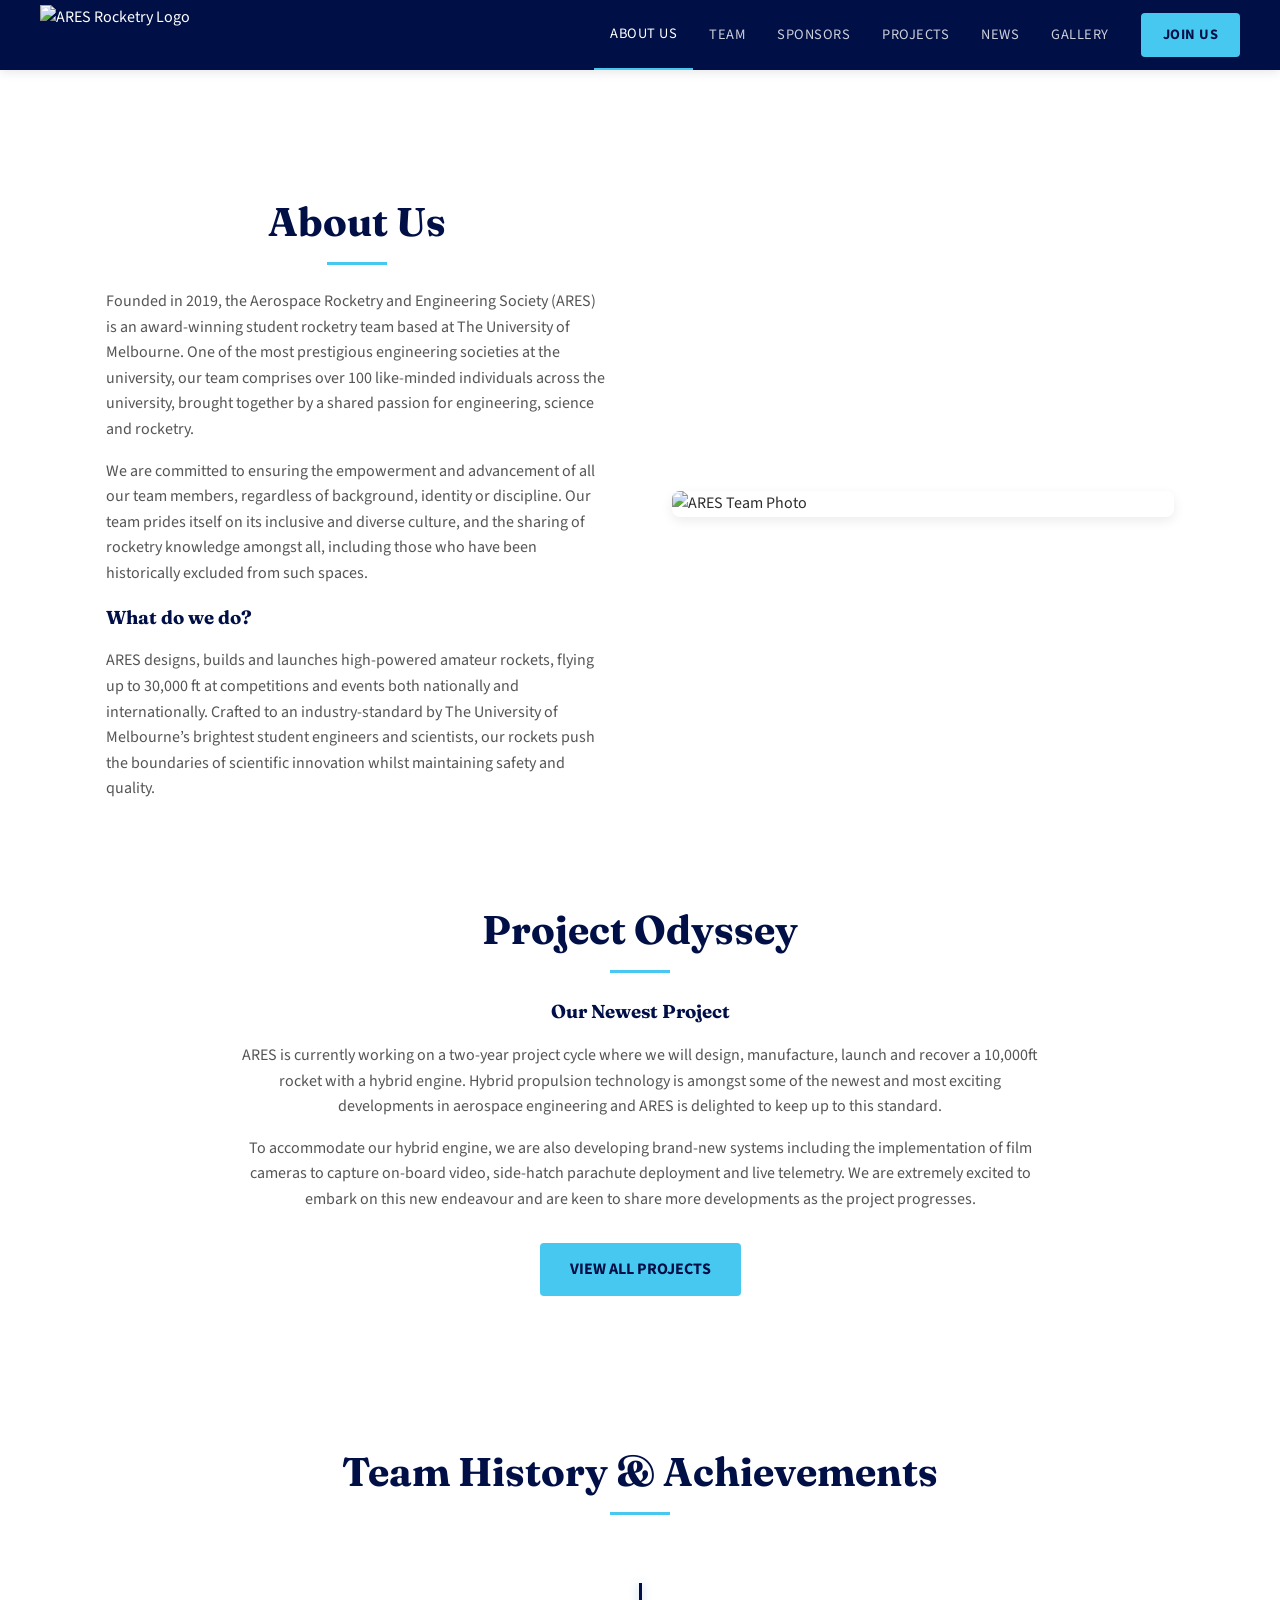
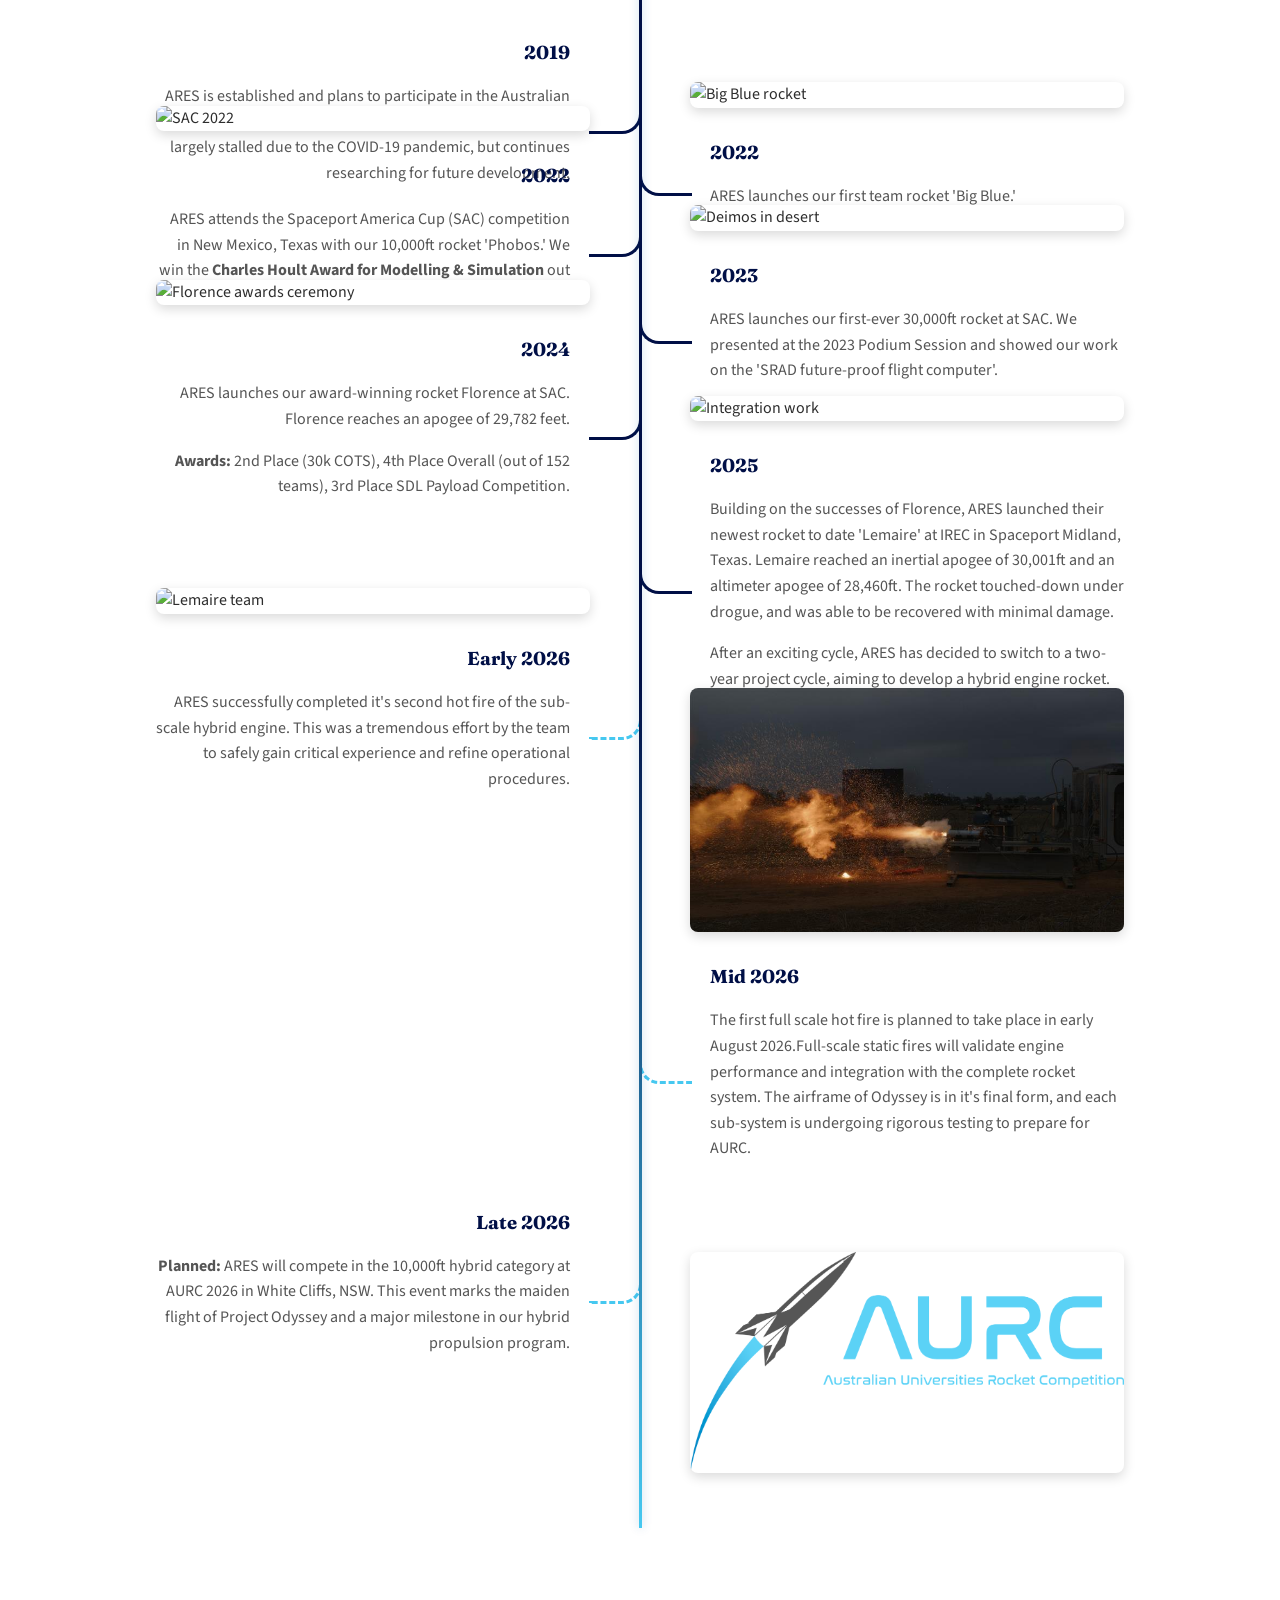
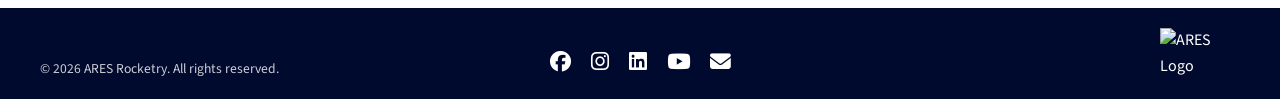
==== commit 157c48af: "Updated early and mid 2026 on timeline" ====
--- a/about/index.html
+++ b/about/index.html
@@ -175,23 +175,30 @@
                         <img src="../assets/thumbnails/launch.jpeg" alt="Lemaire team">
                     </div>
 
+                    
+                    <div class="history-timeline-entry left future animate-on-scroll">
+                        <div class="history-content">
+                            <h3>Early 2026</h3>
+                            <p>ARES successfully completed it's second hot fire of the sub-scale hybrid engine.
+                                This was a tremendous effort by the team to safely gain critical experience and
+                                refine operational procedures.</p>
+                        </div>
+                    </div>
+                    <div class="timeline-image right animate-on-scroll">
+                        <img src="../assets/thumbnails/hotfire.jpeg" alt="Lemaire team">
+                    </div>
+                    <div class="history-timeline-entry right future animate-on-scroll">
+                        <div class="history-content">
+                            <h3>Mid 2026</h3>
+                            <p>The first full scale hot fire is planned to take place in early August 2026.Full-scale static
+                                fires will validate engine performance and integration with the complete rocket system. The
+                                airframe of Odyssey is in it's final form, and each sub-system is undergoing rigorous testing
+                                to prepare for AURC.</p>
+                        </div>
+                    </div>
+
+                    
                     <!-- Future Events -->
-                    <div class="history-timeline-entry left future animate-on-scroll">
-                        <div class="history-content">
-                            <h3>Early 2026</h3>
-                            <p><strong>Planned:</strong> Additional practice with sub-scale hybrid engine testing. The
-                                team aims to conduct 3-4 sub-scale hot fires to gain critical experience and refine
-                                operational procedures.</p>
-                        </div>
-                    </div>
-                    <div class="history-timeline-entry right future animate-on-scroll">
-                        <div class="history-content">
-                            <h3>Mid 2026</h3>
-                            <p><strong>Planned:</strong> Transition to full-scale static testing once the team has
-                                sufficient experience with sub-scale operations. Full-scale static fires will validate
-                                engine performance and integration with the complete rocket system.</p>
-                        </div>
-                    </div>
                     <div class="history-timeline-entry left future animate-on-scroll">
                         <div class="history-content">
                             <h3>Late 2026</h3>
